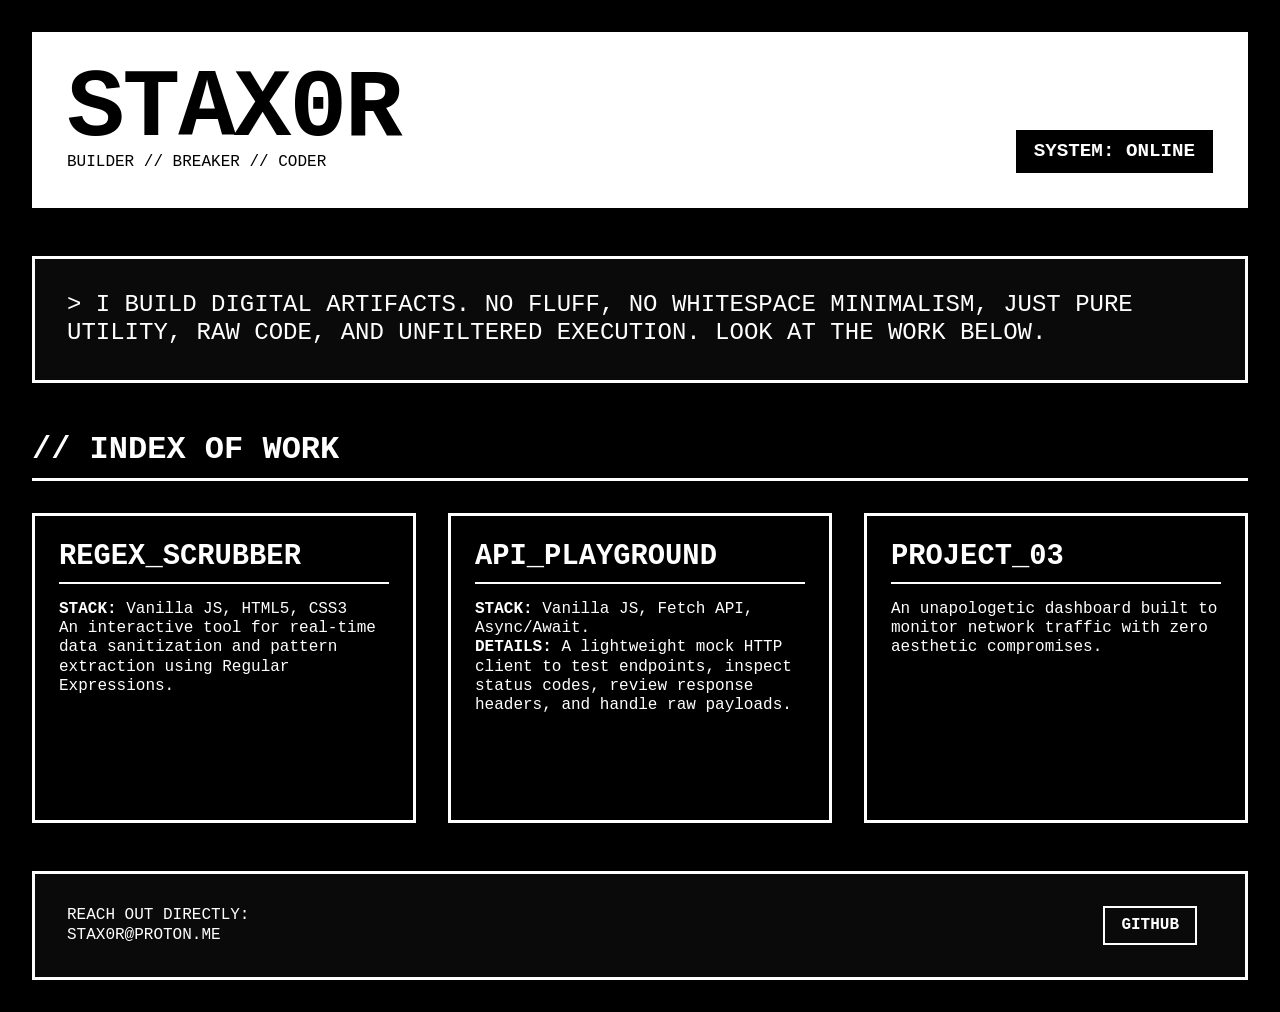
==== index.html @ 7ec3e480 "Update project details and links in index.html" ====
<!DOCTYPE html>
<html lang="en">
<head>
    <meta charset="UTF-8">
    <meta name="viewport" content="width=device-width, initial-scale=1.0">
    <title>UNFILTERED // PORTFOLIO</title>
    <style>
        /* BRUTALIST RESET & TOXIC MONOSPACE */
        * {
            margin: 0;
            padding: 0;
            box-sizing: border-box;
        }

        :root {
            --bg: #000000;
            --fg: #ffffff;
            --accent: #ff0055; /* A raw neon punch, optional */
            --border: 3px solid #ffffff;
        }

        body {
            background-color: var(--bg);
            color: var(--fg);
            font-family: 'Courier New', Courier, monospace;
            line-height: 1.2;
            padding: 2rem;
            text-transform: uppercase;
        }

        /* HARD-EDGED LAYOUT */
        header {
            border: var(--border);
            padding: 2rem;
            margin-bottom: 3rem;
            background: var(--fg);
            color: var(--bg);
            display: flex;
            justify-content: space-between;
            align-items: flex-end;
            flex-wrap: wrap;
            gap: 1rem;
        }

        h1 {
            font-size: clamp(2rem, 8vw, 6rem);
            font-weight: 900;
            letter-spacing: -2px;
            line-height: 0.9;
        }

        .status {
            font-size: 1.2rem;
            background: var(--bg);
            color: var(--fg);
            padding: 0.5rem 1rem;
            border: 2px solid var(--bg);
            font-weight: bold;
        }

        /* SECTION HEADINGS */
        h2 {
            font-size: 2rem;
            border-bottom: var(--border);
            padding-bottom: 0.5rem;
            margin-bottom: 2rem;
        }

        /* ABOUT / BIO */
        .bio {
            border: var(--border);
            padding: 2rem;
            margin-bottom: 3rem;
            font-size: 1.5rem;
            background: #0a0a0a;
        }

        /* PROJECTS GRID */
        .projects-grid {
            display: grid;
            grid-template-columns: repeat(auto-fit, minmax(320px, 1fr));
            gap: 2rem;
            margin-bottom: 3rem;
        }

        .project-card {
            border: var(--border);
            padding: 1.5rem;
            background: var(--bg);
            transition: transform 0.1s ease, background 0.1s ease, color 0.1s ease;
            display: flex;
            flex-direction: column;
            justify-content: space-between;
            min-height: 300px;
        }

        .project-card:hover {
            background: var(--fg);
            color: var(--bg);
            transform: translate(-4px, -4px);
            box-shadow: 8px 8px 0px 0px #ff0055;
        }

        .project-title {
            font-size: 1.8rem;
            font-weight: bold;
            margin-bottom: 1rem;
            border-bottom: 2px solid currentColor;
            padding-bottom: 0.5rem;
        }

        .project-desc {
            font-size: 1rem;
            margin-bottom: 2rem;
            text-transform: none; /* Keeps description readable, or remove for total chaos */
        }

        .project-link {
            display: inline-block;
            text-decoration: none;
            background: currentColor;
            color: var(--bg);
            padding: 0.8rem 1.2rem;
            font-weight: bold;
            text-align: center;
            border: 2px solid currentColor;
        }

        .project-card:hover .project-link {
            background: var(--bg);
            color: var(--fg);
        }

        /* CONTACT / FOOTER */
        footer {
            border: var(--border);
            padding: 2rem;
            display: flex;
            justify-content: space-between;
            align-items: center;
            flex-wrap: wrap;
            gap: 1.5rem;
            background: #0a0a0a;
        }

        .social-links a {
            color: var(--fg);
            text-decoration: none;
            border: 2px solid var(--fg);
            padding: 0.5rem 1rem;
            margin-right: 1rem;
            display: inline-block;
            font-weight: bold;
        }

        .social-links a:hover {
            background: var(--fg);
            color: var(--bg);
        }

        /* MEDIA QUERIES */
        @media(max-width: 600px) {
            body {
                padding: 1rem;
            }
            header {
                padding: 1rem;
            }
        }
    </style>
</head>
<body>

    <!-- HEADER BLOCK -->
    <header>
        <div>
            <h1>STAX0R</h1>
            <p>BUILDER // BREAKER // CODER</p>
        </div>
        <div class="status">
            SYSTEM: ONLINE
        </div>
    </header>

    <!-- BIO BLOCK -->
    <section class="bio">
        <p>> I build digital artifacts. No fluff, no whitespace minimalism, just pure utility, raw code, and unfiltered execution. Look at the work below.</p>
    </section>

    <!-- PROJECTS SECTION -->
    <section>
        <h2>// INDEX OF WORK</h2>
        <div class="projects-grid">
            
    <!-- PROJECT 1 -->
            <div class="project-card">
                <div>
                    <div class="project-title">REGEX_SCRUBBER</div> <!-- Updated title -->
                    <p class="project-desc">
                        <strong>STACK:</strong> Vanilla JS, HTML5, CSS3<br>
                        <!-- Updated description -->
                        An interactive tool for real-time data sanitization and pattern extraction using Regular Expressions.
                    </p>
                </div>
                <!-- THIS IS THE IMPORTANT PART -->
                <a href="regex-tool.html" class="project-link">LAUNCH UTILITY</a>
            </div>
            <!-- PROJECT 2 -->
            <div class="project-card">
                <div>
                    <div class="project-title">API_PLAYGROUND</div>
                    <p class="project-desc">
                        <strong>STACK:</strong> Vanilla JS, Fetch API, Async/Await.<br>
                        <strong>DETAILS:</strong> A lightweight mock HTTP client to test endpoints, inspect status codes, review response headers, and handle raw payloads.
                    </p>
                </div>
                <a href="api-playground.html" class="project-link">LAUNCH TOOL // DEMO</a>
            </div>

            <!-- PROJECT 3 -->
            <div class="project-card">
                <div>
                    <div class="project-title">PROJECT_03</div>
                    <p class="project-desc">An unapologetic dashboard built to monitor network traffic with zero aesthetic compromises.</p>
                </div>
                <a href="#" class="project-link">VIEW SOURCE // DEMO</a>
            </div>

        </div>
    </section>

    <!-- FOOTER / CONTACT -->
    <footer>
        <div>
            <p>REACH OUT DIRECTLY:</p>
            <p>stax0r@proton.me</p>
        </div>
        <div class="social-links">
            <a href="https://github.com/stax0r" target="_blank">GITHUB</a>
          <!--   <a href="https://twitter.com" target="_blank">TWITTER</a>
            <a href="https://linkedin.com" target="_blank">LINKEDIN</a>-->
        </div>
    </footer>

</body>
</html>
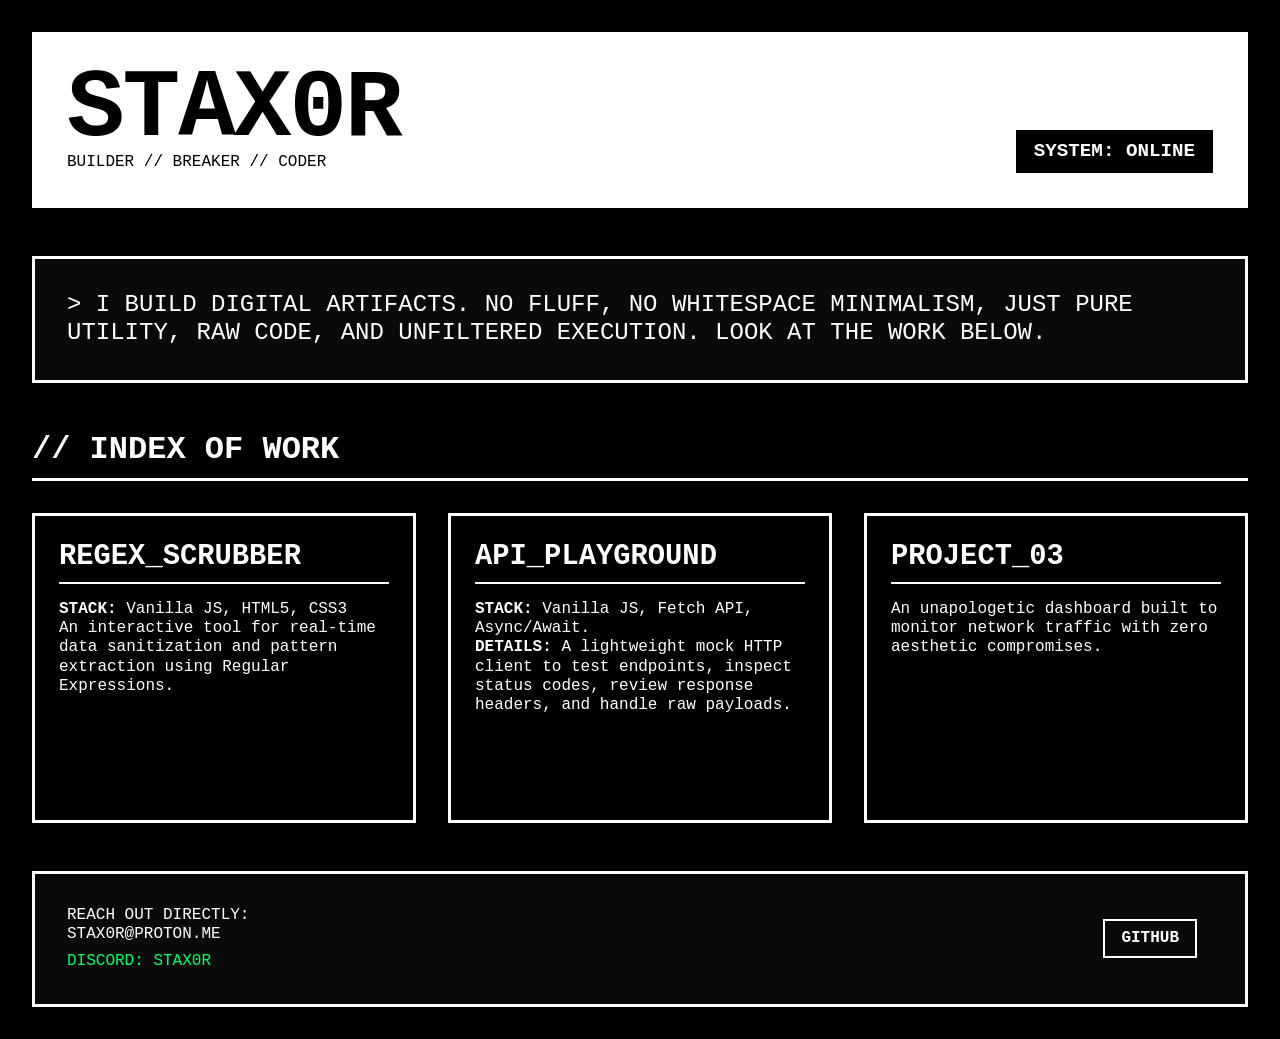
==== commit aa1a4a14: "Add Discord contact information to footer" ====
--- a/index.html
+++ b/index.html
@@ -234,6 +234,7 @@
         <div>
             <p>REACH OUT DIRECTLY:</p>
             <p>stax0r@proton.me</p>
+            <p style="margin-top: 0.5rem; color: #00ff66;">DISCORD: STAX0R</p>
         </div>
         <div class="social-links">
             <a href="https://github.com/stax0r" target="_blank">GITHUB</a>
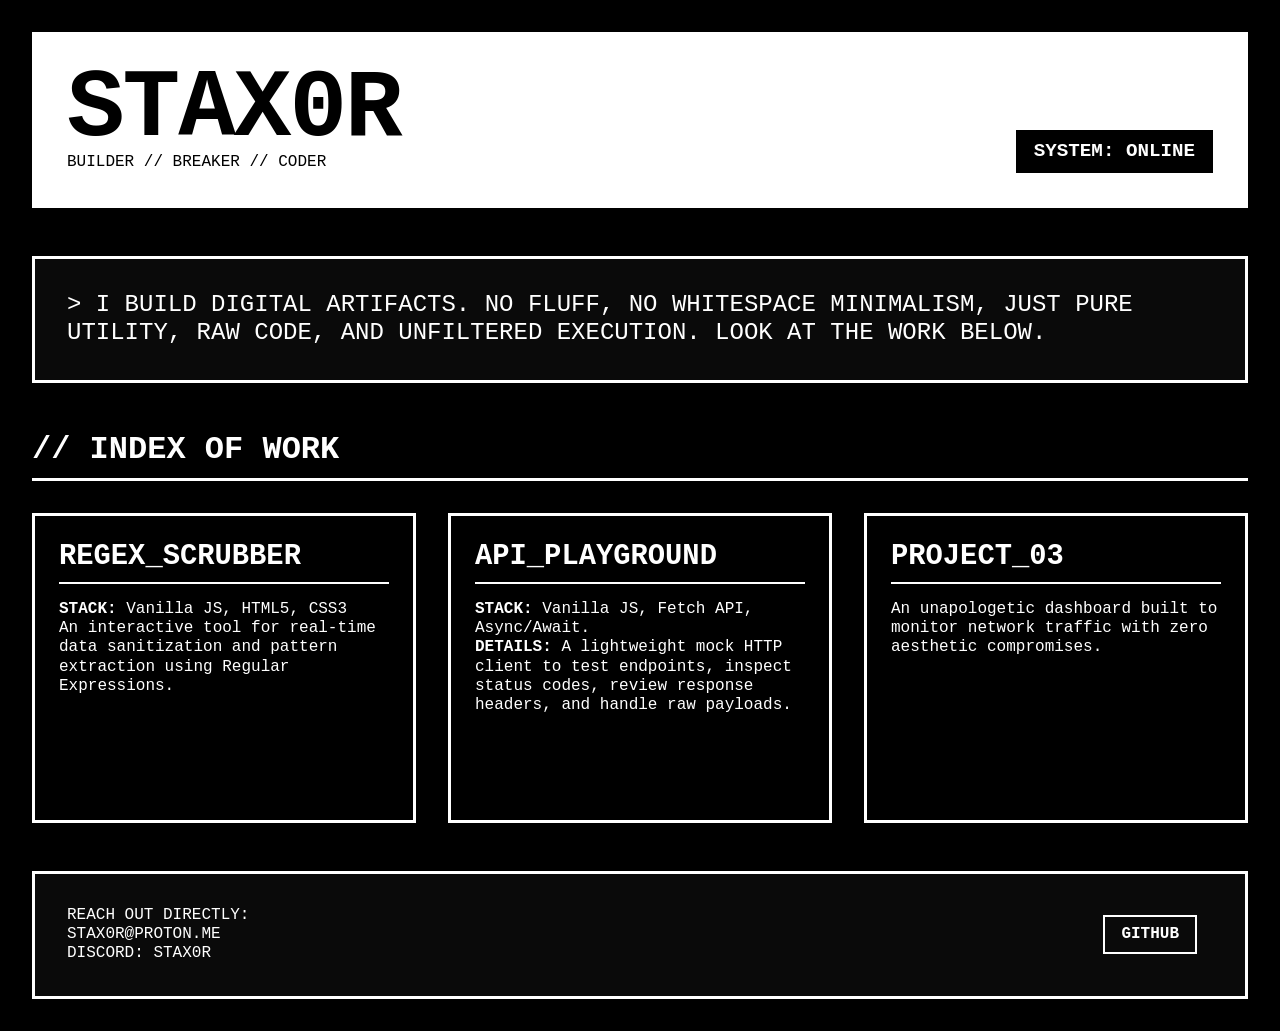
==== commit ccaf4411: "Remove inline margin style from Discord contact in footer" ====
--- a/index.html
+++ b/index.html
@@ -234,7 +234,7 @@
         <div>
             <p>REACH OUT DIRECTLY:</p>
             <p>stax0r@proton.me</p>
-            <p style="margin-top: 0.5rem; color: #00ff66;">DISCORD: STAX0R</p>
+            <p>DISCORD: STAX0R</p>
         </div>
         <div class="social-links">
             <a href="https://github.com/stax0r" target="_blank">GITHUB</a>
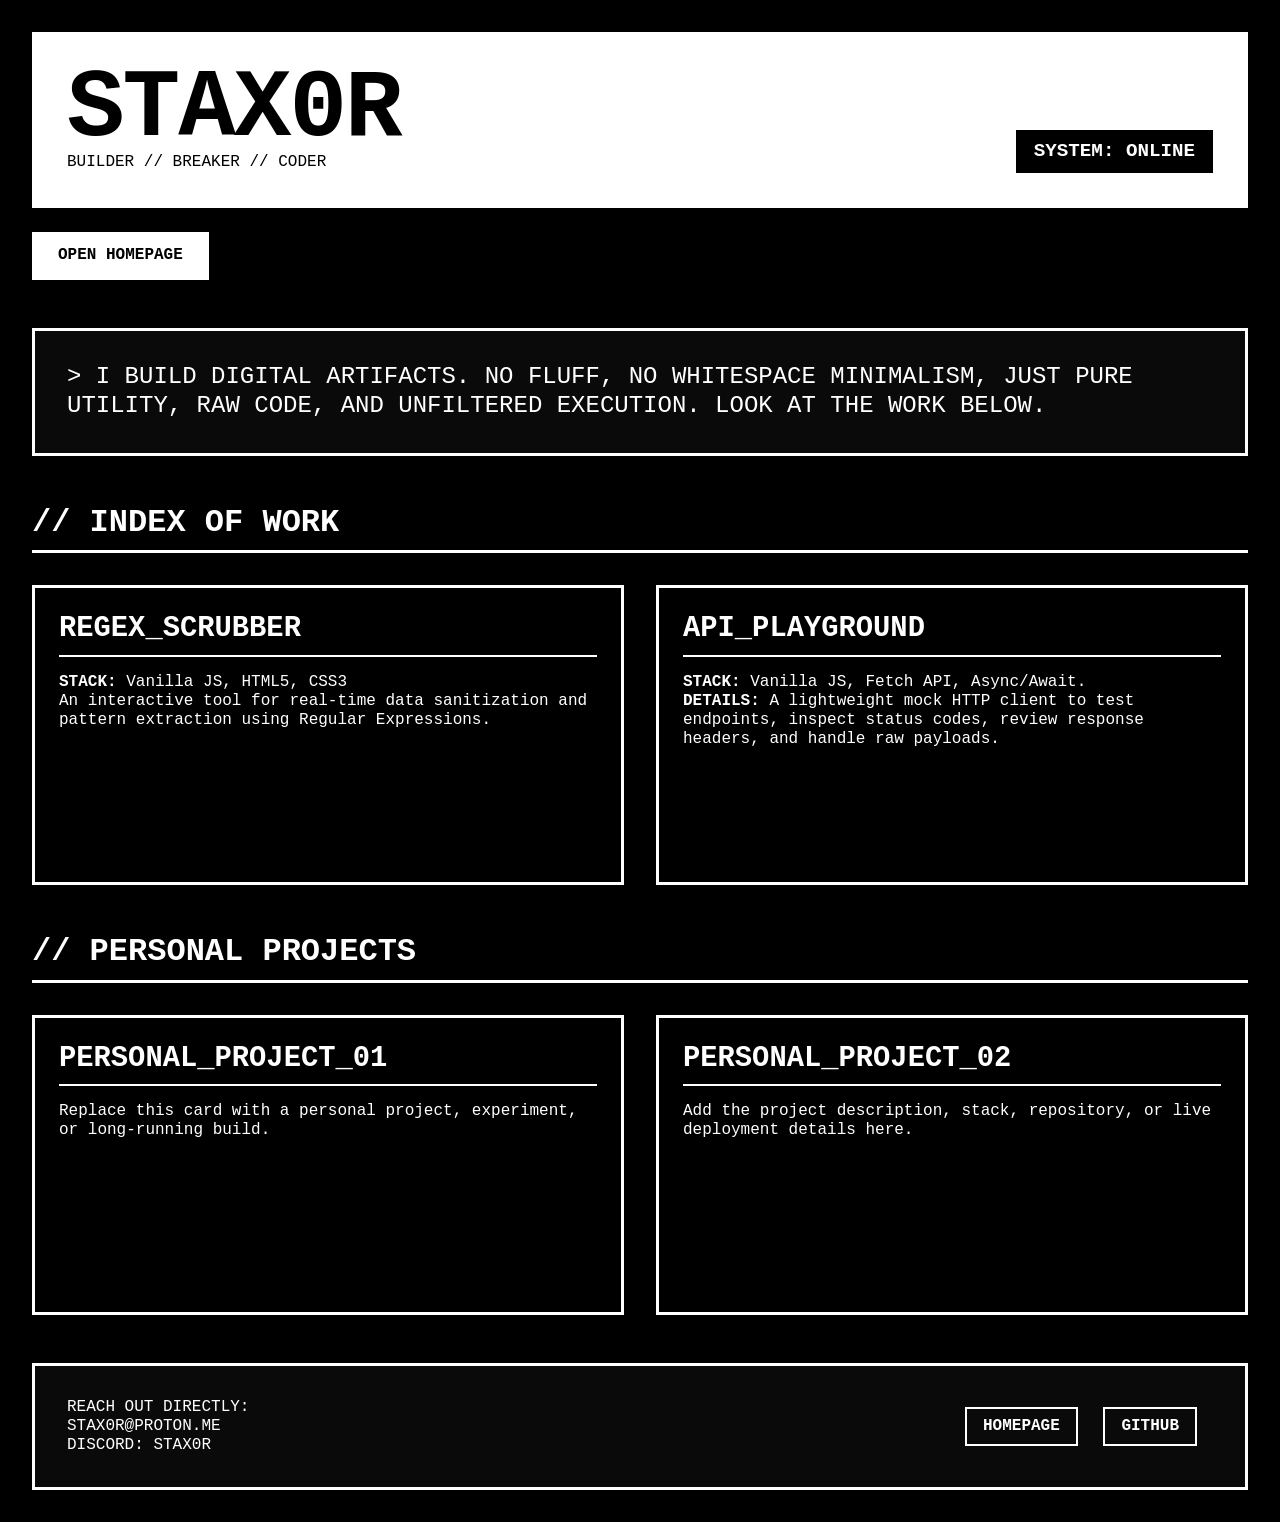
==== commit b8b1c36d: "Agent Host changes for agents/code-structure-analysis-and-explanation" ====
--- a/index.html
+++ b/index.html
@@ -4,172 +4,9 @@
     <meta charset="UTF-8">
     <meta name="viewport" content="width=device-width, initial-scale=1.0">
     <title>UNFILTERED // PORTFOLIO</title>
-    <style>
-        /* BRUTALIST RESET & TOXIC MONOSPACE */
-        * {
-            margin: 0;
-            padding: 0;
-            box-sizing: border-box;
-        }
-
-        :root {
-            --bg: #000000;
-            --fg: #ffffff;
-            --accent: #ff0055; /* A raw neon punch, optional */
-            --border: 3px solid #ffffff;
-        }
-
-        body {
-            background-color: var(--bg);
-            color: var(--fg);
-            font-family: 'Courier New', Courier, monospace;
-            line-height: 1.2;
-            padding: 2rem;
-            text-transform: uppercase;
-        }
-
-        /* HARD-EDGED LAYOUT */
-        header {
-            border: var(--border);
-            padding: 2rem;
-            margin-bottom: 3rem;
-            background: var(--fg);
-            color: var(--bg);
-            display: flex;
-            justify-content: space-between;
-            align-items: flex-end;
-            flex-wrap: wrap;
-            gap: 1rem;
-        }
-
-        h1 {
-            font-size: clamp(2rem, 8vw, 6rem);
-            font-weight: 900;
-            letter-spacing: -2px;
-            line-height: 0.9;
-        }
-
-        .status {
-            font-size: 1.2rem;
-            background: var(--bg);
-            color: var(--fg);
-            padding: 0.5rem 1rem;
-            border: 2px solid var(--bg);
-            font-weight: bold;
-        }
-
-        /* SECTION HEADINGS */
-        h2 {
-            font-size: 2rem;
-            border-bottom: var(--border);
-            padding-bottom: 0.5rem;
-            margin-bottom: 2rem;
-        }
-
-        /* ABOUT / BIO */
-        .bio {
-            border: var(--border);
-            padding: 2rem;
-            margin-bottom: 3rem;
-            font-size: 1.5rem;
-            background: #0a0a0a;
-        }
-
-        /* PROJECTS GRID */
-        .projects-grid {
-            display: grid;
-            grid-template-columns: repeat(auto-fit, minmax(320px, 1fr));
-            gap: 2rem;
-            margin-bottom: 3rem;
-        }
-
-        .project-card {
-            border: var(--border);
-            padding: 1.5rem;
-            background: var(--bg);
-            transition: transform 0.1s ease, background 0.1s ease, color 0.1s ease;
-            display: flex;
-            flex-direction: column;
-            justify-content: space-between;
-            min-height: 300px;
-        }
-
-        .project-card:hover {
-            background: var(--fg);
-            color: var(--bg);
-            transform: translate(-4px, -4px);
-            box-shadow: 8px 8px 0px 0px #ff0055;
-        }
-
-        .project-title {
-            font-size: 1.8rem;
-            font-weight: bold;
-            margin-bottom: 1rem;
-            border-bottom: 2px solid currentColor;
-            padding-bottom: 0.5rem;
-        }
-
-        .project-desc {
-            font-size: 1rem;
-            margin-bottom: 2rem;
-            text-transform: none; /* Keeps description readable, or remove for total chaos */
-        }
-
-        .project-link {
-            display: inline-block;
-            text-decoration: none;
-            background: currentColor;
-            color: var(--bg);
-            padding: 0.8rem 1.2rem;
-            font-weight: bold;
-            text-align: center;
-            border: 2px solid currentColor;
-        }
-
-        .project-card:hover .project-link {
-            background: var(--bg);
-            color: var(--fg);
-        }
-
-        /* CONTACT / FOOTER */
-        footer {
-            border: var(--border);
-            padding: 2rem;
-            display: flex;
-            justify-content: space-between;
-            align-items: center;
-            flex-wrap: wrap;
-            gap: 1.5rem;
-            background: #0a0a0a;
-        }
-
-        .social-links a {
-            color: var(--fg);
-            text-decoration: none;
-            border: 2px solid var(--fg);
-            padding: 0.5rem 1rem;
-            margin-right: 1rem;
-            display: inline-block;
-            font-weight: bold;
-        }
-
-        .social-links a:hover {
-            background: var(--fg);
-            color: var(--bg);
-        }
-
-        /* MEDIA QUERIES */
-        @media(max-width: 600px) {
-            body {
-                padding: 1rem;
-            }
-            header {
-                padding: 1rem;
-            }
-        }
-    </style>
+    <link rel="stylesheet" href="style.css">
 </head>
-<body>
+<body class="portfolio-page">
 
     <!-- HEADER BLOCK -->
     <header>
@@ -181,6 +18,10 @@
             SYSTEM: ONLINE
         </div>
     </header>
+
+    <nav class="page-nav" aria-label="Primary navigation">
+        <a class="b-button" href="homepage.html">OPEN HOMEPAGE</a>
+    </nav>
 
     <!-- BIO BLOCK -->
     <section class="bio">
@@ -217,15 +58,28 @@
                 <a href="api-playground.html" class="project-link">LAUNCH TOOL // DEMO</a>
             </div>
 
-            <!-- PROJECT 3 -->
+        </div>
+    </section>
+
+    <!-- PERSONAL PROJECTS SECTION -->
+    <section class="personal-projects">
+        <h2>// PERSONAL PROJECTS</h2>
+        <div class="projects-grid">
+            <!-- Replace these placeholders with your own personal projects. -->
             <div class="project-card">
                 <div>
-                    <div class="project-title">PROJECT_03</div>
-                    <p class="project-desc">An unapologetic dashboard built to monitor network traffic with zero aesthetic compromises.</p>
+                    <div class="project-title">PERSONAL_PROJECT_01</div>
+                    <p class="project-desc">Replace this card with a personal project, experiment, or long-running build.</p>
                 </div>
-                <a href="#" class="project-link">VIEW SOURCE // DEMO</a>
+                <a href="#" class="project-link">VIEW PROJECT</a>
             </div>
-
+            <div class="project-card">
+                <div>
+                    <div class="project-title">PERSONAL_PROJECT_02</div>
+                    <p class="project-desc">Add the project description, stack, repository, or live deployment details here.</p>
+                </div>
+                <a href="#" class="project-link">VIEW PROJECT</a>
+            </div>
         </div>
     </section>
 
@@ -237,6 +91,7 @@
             <p>DISCORD: STAX0R</p>
         </div>
         <div class="social-links">
+            <a href="homepage.html">HOMEPAGE</a>
             <a href="https://github.com/stax0r" target="_blank">GITHUB</a>
           <!--   <a href="https://twitter.com" target="_blank">TWITTER</a>
             <a href="https://linkedin.com" target="_blank">LINKEDIN</a>-->
--- a/style.css
+++ b/style.css
@@ -0,0 +1,503 @@
+* {
+    margin: 0;
+    padding: 0;
+    box-sizing: border-box;
+}
+
+:root {
+    --bg: #000000;
+    --fg: #ffffff;
+    --accent: #ff0055;
+    --border: 3px solid #ffffff;
+}
+
+body {
+    background-color: var(--bg);
+    color: var(--fg);
+    font-family: 'Courier New', Courier, monospace;
+    text-transform: uppercase;
+}
+
+/* Portfolio page */
+.portfolio-page {
+    line-height: 1.2;
+    padding: 2rem;
+}
+
+.portfolio-page header {
+    border: var(--border);
+    padding: 2rem;
+    margin-bottom: 3rem;
+    background: var(--fg);
+    color: var(--bg);
+    display: flex;
+    justify-content: space-between;
+    align-items: flex-end;
+    flex-wrap: wrap;
+    gap: 1rem;
+}
+
+.portfolio-page h1 {
+    font-size: clamp(2rem, 8vw, 6rem);
+    font-weight: 900;
+    letter-spacing: -2px;
+    line-height: 0.9;
+}
+
+.status {
+    font-size: 1.2rem;
+    background: var(--bg);
+    color: var(--fg);
+    padding: 0.5rem 1rem;
+    border: 2px solid var(--bg);
+    font-weight: bold;
+}
+
+.portfolio-page h2 {
+    font-size: 2rem;
+    border-bottom: var(--border);
+    padding-bottom: 0.5rem;
+    margin-bottom: 2rem;
+}
+
+.bio {
+    border: var(--border);
+    padding: 2rem;
+    margin-bottom: 3rem;
+    font-size: 1.5rem;
+    background: #0a0a0a;
+}
+
+.projects-grid {
+    display: grid;
+    grid-template-columns: repeat(auto-fit, minmax(320px, 1fr));
+    gap: 2rem;
+    margin-bottom: 3rem;
+}
+
+.project-card {
+    border: var(--border);
+    padding: 1.5rem;
+    background: var(--bg);
+    transition: transform 0.1s ease, background 0.1s ease, color 0.1s ease;
+    display: flex;
+    flex-direction: column;
+    justify-content: space-between;
+    min-height: 300px;
+}
+
+.project-card:hover {
+    background: var(--fg);
+    color: var(--bg);
+    transform: translate(-4px, -4px);
+    box-shadow: 8px 8px 0px 0px var(--accent);
+}
+
+.project-title {
+    font-size: 1.8rem;
+    font-weight: bold;
+    margin-bottom: 1rem;
+    border-bottom: 2px solid currentColor;
+    padding-bottom: 0.5rem;
+}
+
+.project-desc {
+    font-size: 1rem;
+    margin-bottom: 2rem;
+    text-transform: none;
+}
+
+.project-link {
+    display: inline-block;
+    text-decoration: none;
+    background: currentColor;
+    color: var(--bg);
+    padding: 0.8rem 1.2rem;
+    font-weight: bold;
+    text-align: center;
+    border: 2px solid currentColor;
+}
+
+.project-card:hover .project-link {
+    background: var(--bg);
+    color: var(--fg);
+}
+
+.portfolio-page footer {
+    border: var(--border);
+    padding: 2rem;
+    display: flex;
+    justify-content: space-between;
+    align-items: center;
+    flex-wrap: wrap;
+    gap: 1.5rem;
+    background: #0a0a0a;
+}
+
+.social-links a {
+    color: var(--fg);
+    text-decoration: none;
+    border: 2px solid var(--fg);
+    padding: 0.5rem 1rem;
+    margin-right: 1rem;
+    display: inline-block;
+    font-weight: bold;
+}
+
+.social-links a:hover {
+    background: var(--fg);
+    color: var(--bg);
+}
+
+.page-nav {
+    margin: -1.5rem 0 3rem;
+}
+
+.personal-projects {
+    margin-bottom: 3rem;
+}
+
+/* Homepage */
+.homepage {
+    line-height: 1.2;
+    padding: 2rem;
+}
+
+.home-header {
+    border: var(--border);
+    padding: 2rem;
+    margin-bottom: 2rem;
+    background: var(--fg);
+    color: var(--bg);
+    display: flex;
+    justify-content: space-between;
+    align-items: flex-end;
+    flex-wrap: wrap;
+    gap: 1rem;
+}
+
+.homepage h1 {
+    font-size: clamp(2rem, 7vw, 5rem);
+    font-weight: 900;
+    letter-spacing: -2px;
+    line-height: 0.9;
+}
+
+.home-grid {
+    display: grid;
+    grid-template-columns: minmax(240px, 0.8fr) minmax(320px, 1.2fr);
+    gap: 2rem;
+}
+
+.home-panel {
+    border: var(--border);
+    padding: 2rem;
+    background: #0a0a0a;
+}
+
+.homepage h2 {
+    font-size: 1.5rem;
+    border-bottom: 2px solid var(--fg);
+    padding-bottom: 0.5rem;
+    margin-bottom: 1.5rem;
+}
+
+.channel-list {
+    display: grid;
+    gap: 1rem;
+}
+
+.channel-list a {
+    display: block;
+    border: 2px solid var(--fg);
+    padding: 1rem;
+    color: var(--fg);
+    text-decoration: none;
+    font-weight: bold;
+}
+
+.channel-list a:hover {
+    background: var(--fg);
+    color: var(--bg);
+}
+
+.panel-note {
+    margin-bottom: 1.5rem;
+    text-transform: none;
+}
+
+.rss-list {
+    list-style: none;
+}
+
+.rss-list li {
+    display: flex;
+    justify-content: space-between;
+    gap: 1rem;
+    padding: 1rem 0;
+    border-bottom: 1px solid var(--fg);
+}
+
+.rss-list li:first-child {
+    border-top: 1px solid var(--fg);
+}
+
+.rss-list a {
+    color: var(--fg);
+    font-weight: bold;
+}
+
+.rss-list a:hover {
+    color: var(--accent);
+}
+
+.rss-list span {
+    color: #00ff66;
+    text-align: right;
+    text-transform: uppercase;
+}
+
+.home-nav {
+    margin-top: 2rem;
+}
+
+/* Utility pages */
+.utility-page {
+    line-height: 1.3;
+    padding: 2rem;
+}
+
+.container {
+    width: 100%;
+}
+
+.utility-page header {
+    border: var(--border);
+    padding: 2rem;
+    margin-bottom: 2rem;
+    background: var(--fg);
+    color: var(--bg);
+    display: flex;
+    justify-content: space-between;
+    align-items: flex-end;
+    flex-wrap: wrap;
+    gap: 1rem;
+}
+
+.utility-page h1 {
+    font-size: clamp(1.8rem, 5vw, 3.5rem);
+    font-weight: 900;
+    letter-spacing: -2px;
+}
+
+.status-badge {
+    background: var(--bg);
+    color: var(--fg);
+    padding: 0.5rem 1rem;
+    font-weight: bold;
+    border: 2px solid var(--bg);
+}
+
+.b-box {
+    border: var(--border);
+    padding: 2rem;
+    background: var(--bg);
+    margin-bottom: 2rem;
+}
+
+.utility-page h2 {
+    font-size: 1.5rem;
+    border-bottom: 2px solid var(--fg);
+    padding-bottom: 0.5rem;
+    margin-bottom: 1.5rem;
+}
+
+.grid-2 {
+    display: grid;
+    grid-template-columns: 1fr 1fr;
+    gap: 2rem;
+}
+
+.utility-page label {
+    display: block;
+    margin-bottom: 0.5rem;
+    font-weight: bold;
+}
+
+.utility-page textarea,
+.utility-page input[type="text"],
+.utility-page select {
+    background: #0a0a0a;
+    color: var(--fg);
+    border: 2px solid var(--fg);
+    padding: 1rem;
+    font-family: 'Courier New', Courier, monospace;
+    font-size: 1rem;
+    outline: none;
+    text-transform: none;
+}
+
+.utility-page textarea {
+    width: 100%;
+    resize: vertical;
+}
+
+.utility-page textarea:focus,
+.utility-page input[type="text"]:focus,
+.utility-page select:focus {
+    border-color: var(--accent);
+}
+
+.presets-bar,
+.preset-buttons {
+    display: flex;
+    flex-wrap: wrap;
+    gap: 0.5rem;
+    margin-bottom: 1.5rem;
+}
+
+.preset-btn {
+    background: var(--bg);
+    color: var(--fg);
+    border: 2px solid var(--fg);
+    padding: 0.5rem 1rem;
+    font-family: 'Courier New', Courier, monospace;
+    font-weight: bold;
+    cursor: pointer;
+    transition: 0.1s;
+}
+
+.preset-buttons .preset-btn {
+    padding: 0.4rem 0.8rem;
+    font-size: 0.85rem;
+}
+
+.preset-btn:hover {
+    background: var(--fg);
+    color: var(--bg);
+}
+
+.output-box {
+    background: #050505;
+    border: 2px dashed var(--fg);
+    padding: 1.5rem;
+    overflow-y: auto;
+    white-space: pre-wrap;
+    word-break: break-all;
+    text-transform: none;
+    color: #00ff66;
+}
+
+.regex-page .output-box {
+    min-height: 200px;
+    max-height: 400px;
+}
+
+.api-page .output-box {
+    min-height: 250px;
+    max-height: 450px;
+}
+
+.meta-stats {
+    display: flex;
+    justify-content: space-between;
+    font-size: 0.9rem;
+    margin-top: 0.5rem;
+    border-top: 1px solid var(--fg);
+    padding-top: 0.5rem;
+}
+
+.b-button {
+    display: inline-block;
+    background: var(--fg);
+    color: var(--bg);
+    padding: 0.8rem 1.5rem;
+    font-weight: bold;
+    text-decoration: none;
+    border: 2px solid var(--fg);
+    cursor: pointer;
+    text-align: center;
+    transition: transform 0.1s ease, background 0.1s ease, color 0.1s ease;
+}
+
+.b-button:hover {
+    background: var(--bg);
+    color: var(--fg);
+    transform: translate(-3px, -3px);
+    box-shadow: 4px 4px 0px 0px var(--accent);
+}
+
+.footer-nav {
+    margin-top: 2rem;
+}
+
+.request-bar {
+    display: flex;
+    gap: 1rem;
+    margin-bottom: 1.5rem;
+    flex-wrap: wrap;
+}
+
+.utility-page select {
+    font-weight: bold;
+    text-transform: uppercase;
+    cursor: pointer;
+    background: var(--bg);
+}
+
+.url-input {
+    flex-grow: 1;
+}
+
+.status-success {
+    color: #00ff66 !important;
+}
+
+.status-error {
+    color: var(--accent) !important;
+}
+
+@media (max-width: 900px) {
+    .grid-2 {
+        grid-template-columns: 1fr;
+    }
+
+    .utility-page {
+        padding: 1rem;
+    }
+
+    .request-bar {
+        flex-direction: column;
+    }
+
+    .url-input {
+        width: 100%;
+    }
+}
+
+@media (max-width: 600px) {
+    .portfolio-page,
+    .homepage {
+        padding: 1rem;
+    }
+
+    .portfolio-page header,
+    .home-header {
+        padding: 1rem;
+    }
+}
+
+@media (max-width: 900px) {
+    .home-grid {
+        grid-template-columns: 1fr;
+    }
+
+    .rss-list li {
+        align-items: flex-start;
+        flex-direction: column;
+    }
+
+    .rss-list span {
+        text-align: left;
+    }
+}
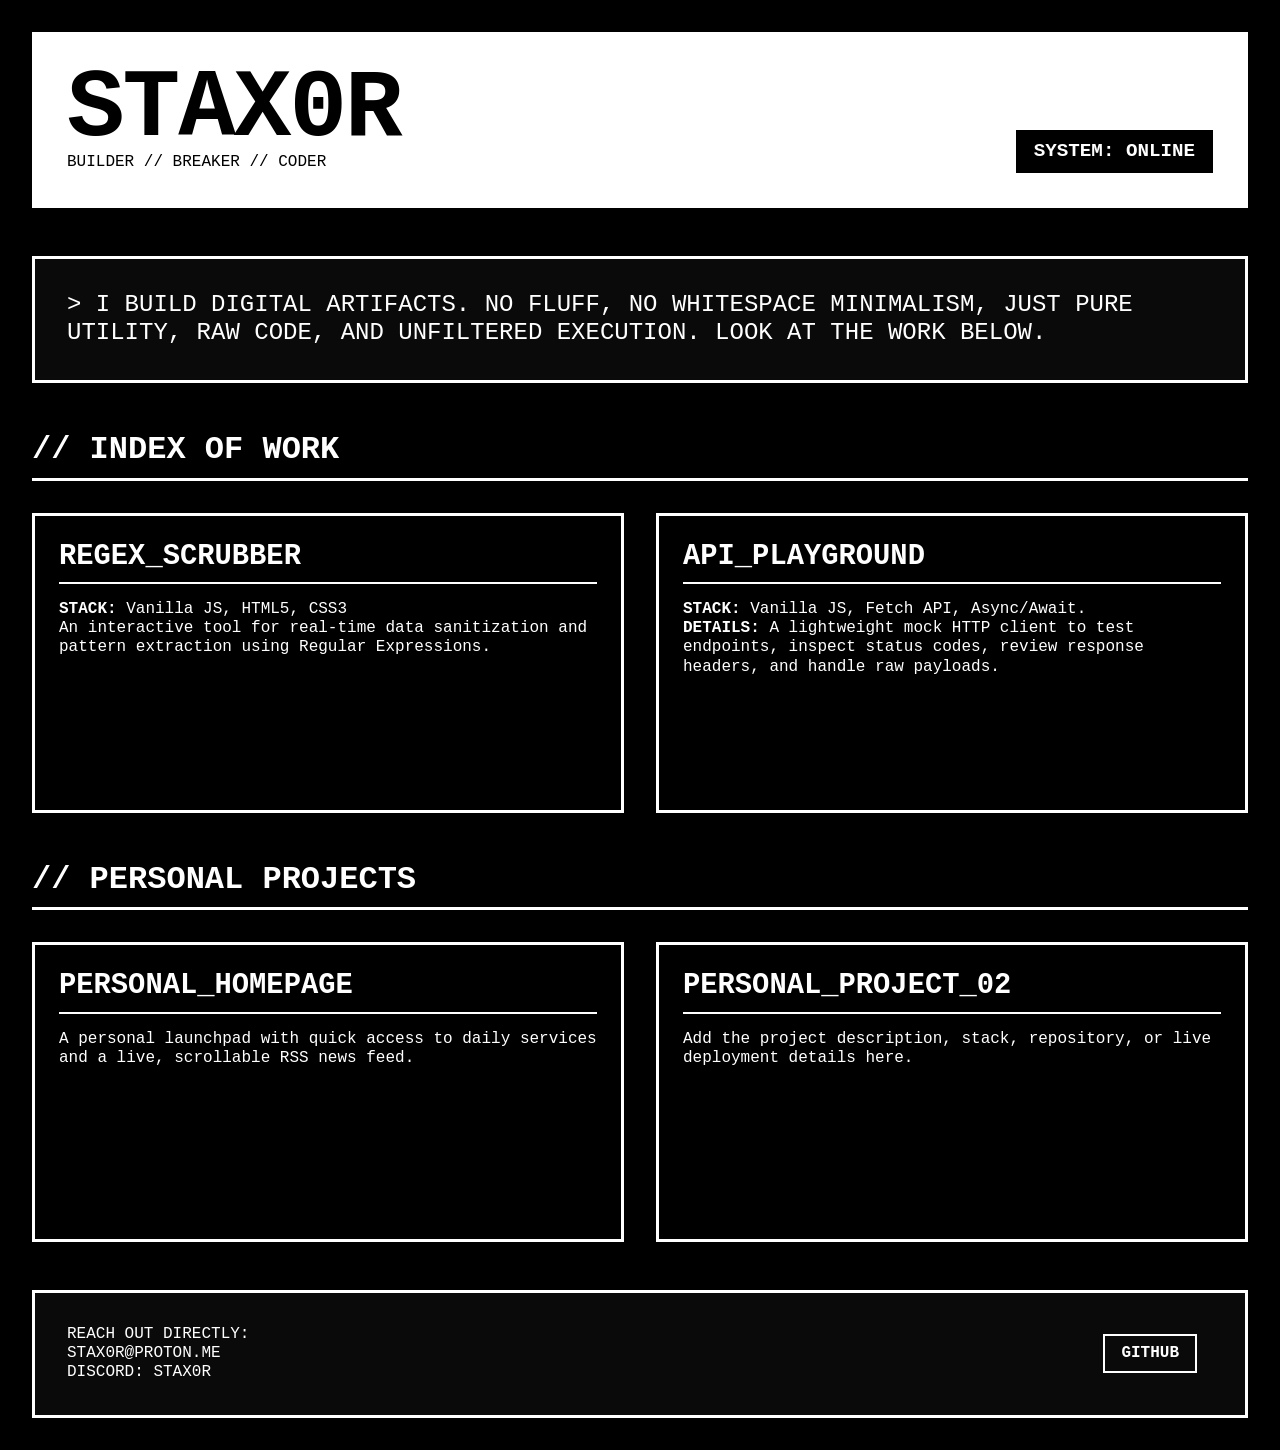
==== commit cd052bf8: "Refactor homepage and index layout, update styles in CSS - Improve structure and content of homepage" ====
--- a/index.html
+++ b/index.html
@@ -18,10 +18,6 @@
             SYSTEM: ONLINE
         </div>
     </header>
-
-    <nav class="page-nav" aria-label="Primary navigation">
-        <a class="b-button" href="homepage.html">OPEN HOMEPAGE</a>
-    </nav>
 
     <!-- BIO BLOCK -->
     <section class="bio">
@@ -65,13 +61,12 @@
     <section class="personal-projects">
         <h2>// PERSONAL PROJECTS</h2>
         <div class="projects-grid">
-            <!-- Replace these placeholders with your own personal projects. -->
             <div class="project-card">
                 <div>
-                    <div class="project-title">PERSONAL_PROJECT_01</div>
-                    <p class="project-desc">Replace this card with a personal project, experiment, or long-running build.</p>
+                    <div class="project-title">PERSONAL_HOMEPAGE</div>
+                    <p class="project-desc">A personal launchpad with quick access to daily services and a live, scrollable RSS news feed.</p>
                 </div>
-                <a href="#" class="project-link">VIEW PROJECT</a>
+                <a href="homepage.html" class="project-link">OPEN HOMEPAGE</a>
             </div>
             <div class="project-card">
                 <div>
@@ -91,7 +86,6 @@
             <p>DISCORD: STAX0R</p>
         </div>
         <div class="social-links">
-            <a href="homepage.html">HOMEPAGE</a>
             <a href="https://github.com/stax0r" target="_blank">GITHUB</a>
           <!--   <a href="https://twitter.com" target="_blank">TWITTER</a>
             <a href="https://linkedin.com" target="_blank">LINKEDIN</a>-->
--- a/style.css
+++ b/style.css
@@ -149,10 +149,6 @@
     color: var(--bg);
 }
 
-.page-nav {
-    margin: -1.5rem 0 3rem;
-}
-
 .personal-projects {
     margin-bottom: 3rem;
 }
@@ -185,7 +181,7 @@
 
 .home-grid {
     display: grid;
-    grid-template-columns: minmax(240px, 0.8fr) minmax(320px, 1.2fr);
+    grid-template-columns: minmax(260px, 0.35fr) minmax(0, 1fr);
     gap: 2rem;
 }
 
@@ -207,16 +203,28 @@
     gap: 1rem;
 }
 
-.channel-list a {
+.access-category {
+    display: grid;
+    gap: 0.5rem;
+}
+
+.access-category h3 {
+    color: #00ff66;
+    font-size: 0.9rem;
+    border-bottom: 1px solid var(--fg);
+    padding-bottom: 0.35rem;
+}
+
+.access-category a {
     display: block;
     border: 2px solid var(--fg);
-    padding: 1rem;
+    padding: 0.75rem 1rem;
     color: var(--fg);
     text-decoration: none;
     font-weight: bold;
 }
 
-.channel-list a:hover {
+.access-category a:hover {
     background: var(--fg);
     color: var(--bg);
 }
@@ -228,11 +236,13 @@
 
 .rss-list {
     list-style: none;
+    flex: 0 0 100%;
 }
 
 .rss-list li {
     display: flex;
     justify-content: space-between;
+    align-items: flex-start;
     gap: 1rem;
     padding: 1rem 0;
     border-bottom: 1px solid var(--fg);
@@ -245,6 +255,29 @@
 .rss-list a {
     color: var(--fg);
     font-weight: bold;
+}
+
+.rss-content {
+    min-width: 0;
+}
+
+.rss-source {
+    display: block;
+    color: #00ff66;
+    font-size: 0.75rem;
+    margin-bottom: 0.35rem;
+}
+
+.rss-title {
+    display: block;
+}
+
+.rss-summary {
+    margin-top: 0.5rem;
+    color: #d0d0d0;
+    font-size: 0.9rem;
+    line-height: 1.35;
+    text-transform: none;
 }
 
 .rss-list a:hover {
@@ -255,6 +288,23 @@
     color: #00ff66;
     text-align: right;
     text-transform: uppercase;
+}
+
+.rss-window {
+    height: 24rem;
+    overflow-y: auto;
+    border: 1px solid var(--fg);
+    padding: 0 1rem;
+}
+
+.rss-track {
+    height: max-content;
+}
+
+.rss-message {
+    color: var(--accent);
+    padding: 1rem 0;
+    list-style: none;
 }
 
 .home-nav {
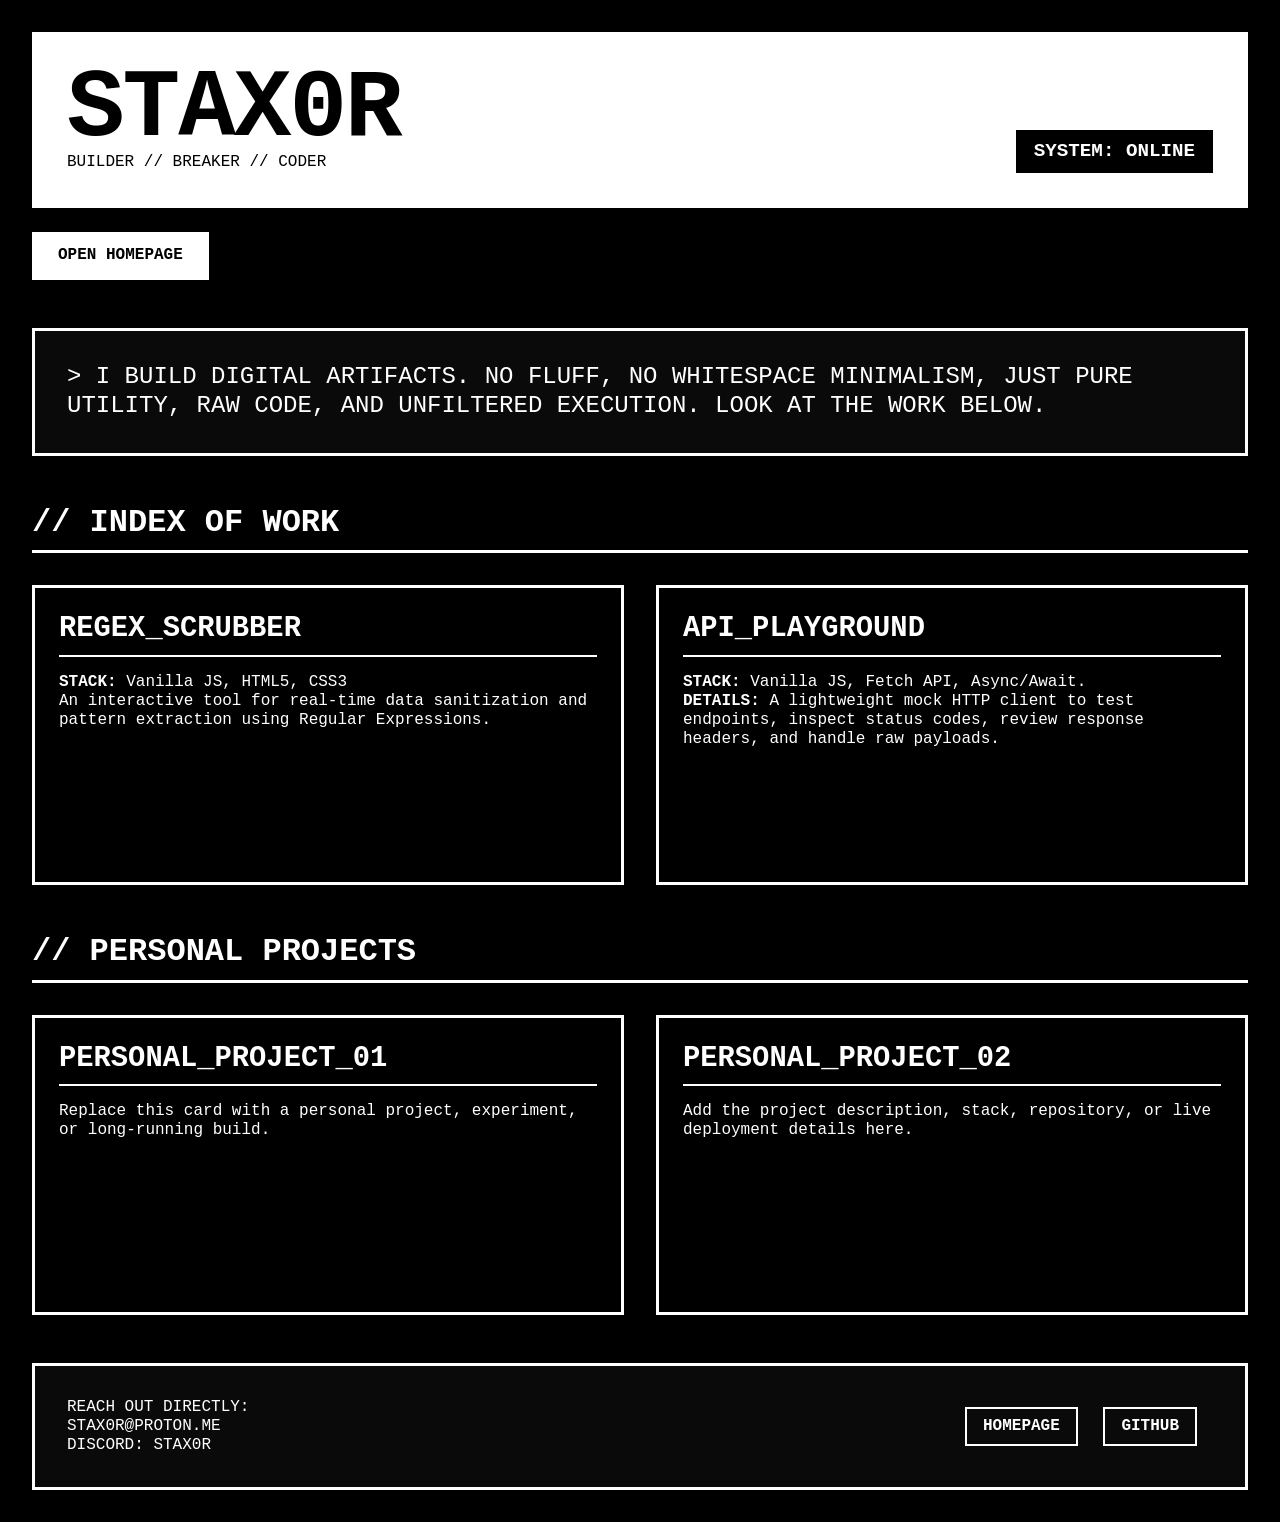
==== commit 4bb7d5fd: "Agent Host changes for agents/code-structure-analysis-and-explanation (#1)" ====
--- a/index.html
+++ b/index.html
@@ -18,6 +18,10 @@
             SYSTEM: ONLINE
         </div>
     </header>
+
+    <nav class="page-nav" aria-label="Primary navigation">
+        <a class="b-button" href="homepage.html">OPEN HOMEPAGE</a>
+    </nav>
 
     <!-- BIO BLOCK -->
     <section class="bio">
@@ -61,12 +65,13 @@
     <section class="personal-projects">
         <h2>// PERSONAL PROJECTS</h2>
         <div class="projects-grid">
+            <!-- Replace these placeholders with your own personal projects. -->
             <div class="project-card">
                 <div>
-                    <div class="project-title">PERSONAL_HOMEPAGE</div>
-                    <p class="project-desc">A personal launchpad with quick access to daily services and a live, scrollable RSS news feed.</p>
+                    <div class="project-title">PERSONAL_PROJECT_01</div>
+                    <p class="project-desc">Replace this card with a personal project, experiment, or long-running build.</p>
                 </div>
-                <a href="homepage.html" class="project-link">OPEN HOMEPAGE</a>
+                <a href="#" class="project-link">VIEW PROJECT</a>
             </div>
             <div class="project-card">
                 <div>
@@ -86,6 +91,7 @@
             <p>DISCORD: STAX0R</p>
         </div>
         <div class="social-links">
+            <a href="homepage.html">HOMEPAGE</a>
             <a href="https://github.com/stax0r" target="_blank">GITHUB</a>
           <!--   <a href="https://twitter.com" target="_blank">TWITTER</a>
             <a href="https://linkedin.com" target="_blank">LINKEDIN</a>-->
--- a/style.css
+++ b/style.css
@@ -149,6 +149,10 @@
     color: var(--bg);
 }
 
+.page-nav {
+    margin: -1.5rem 0 3rem;
+}
+
 .personal-projects {
     margin-bottom: 3rem;
 }
@@ -181,7 +185,7 @@
 
 .home-grid {
     display: grid;
-    grid-template-columns: minmax(260px, 0.35fr) minmax(0, 1fr);
+    grid-template-columns: minmax(240px, 0.8fr) minmax(320px, 1.2fr);
     gap: 2rem;
 }
 
@@ -203,28 +207,16 @@
     gap: 1rem;
 }
 
-.access-category {
-    display: grid;
-    gap: 0.5rem;
-}
-
-.access-category h3 {
-    color: #00ff66;
-    font-size: 0.9rem;
-    border-bottom: 1px solid var(--fg);
-    padding-bottom: 0.35rem;
-}
-
-.access-category a {
+.channel-list a {
     display: block;
     border: 2px solid var(--fg);
-    padding: 0.75rem 1rem;
+    padding: 1rem;
     color: var(--fg);
     text-decoration: none;
     font-weight: bold;
 }
 
-.access-category a:hover {
+.channel-list a:hover {
     background: var(--fg);
     color: var(--bg);
 }
@@ -236,13 +228,11 @@
 
 .rss-list {
     list-style: none;
-    flex: 0 0 100%;
 }
 
 .rss-list li {
     display: flex;
     justify-content: space-between;
-    align-items: flex-start;
     gap: 1rem;
     padding: 1rem 0;
     border-bottom: 1px solid var(--fg);
@@ -255,29 +245,6 @@
 .rss-list a {
     color: var(--fg);
     font-weight: bold;
-}
-
-.rss-content {
-    min-width: 0;
-}
-
-.rss-source {
-    display: block;
-    color: #00ff66;
-    font-size: 0.75rem;
-    margin-bottom: 0.35rem;
-}
-
-.rss-title {
-    display: block;
-}
-
-.rss-summary {
-    margin-top: 0.5rem;
-    color: #d0d0d0;
-    font-size: 0.9rem;
-    line-height: 1.35;
-    text-transform: none;
 }
 
 .rss-list a:hover {
@@ -288,23 +255,6 @@
     color: #00ff66;
     text-align: right;
     text-transform: uppercase;
-}
-
-.rss-window {
-    height: 24rem;
-    overflow-y: auto;
-    border: 1px solid var(--fg);
-    padding: 0 1rem;
-}
-
-.rss-track {
-    height: max-content;
-}
-
-.rss-message {
-    color: var(--accent);
-    padding: 1rem 0;
-    list-style: none;
 }
 
 .home-nav {
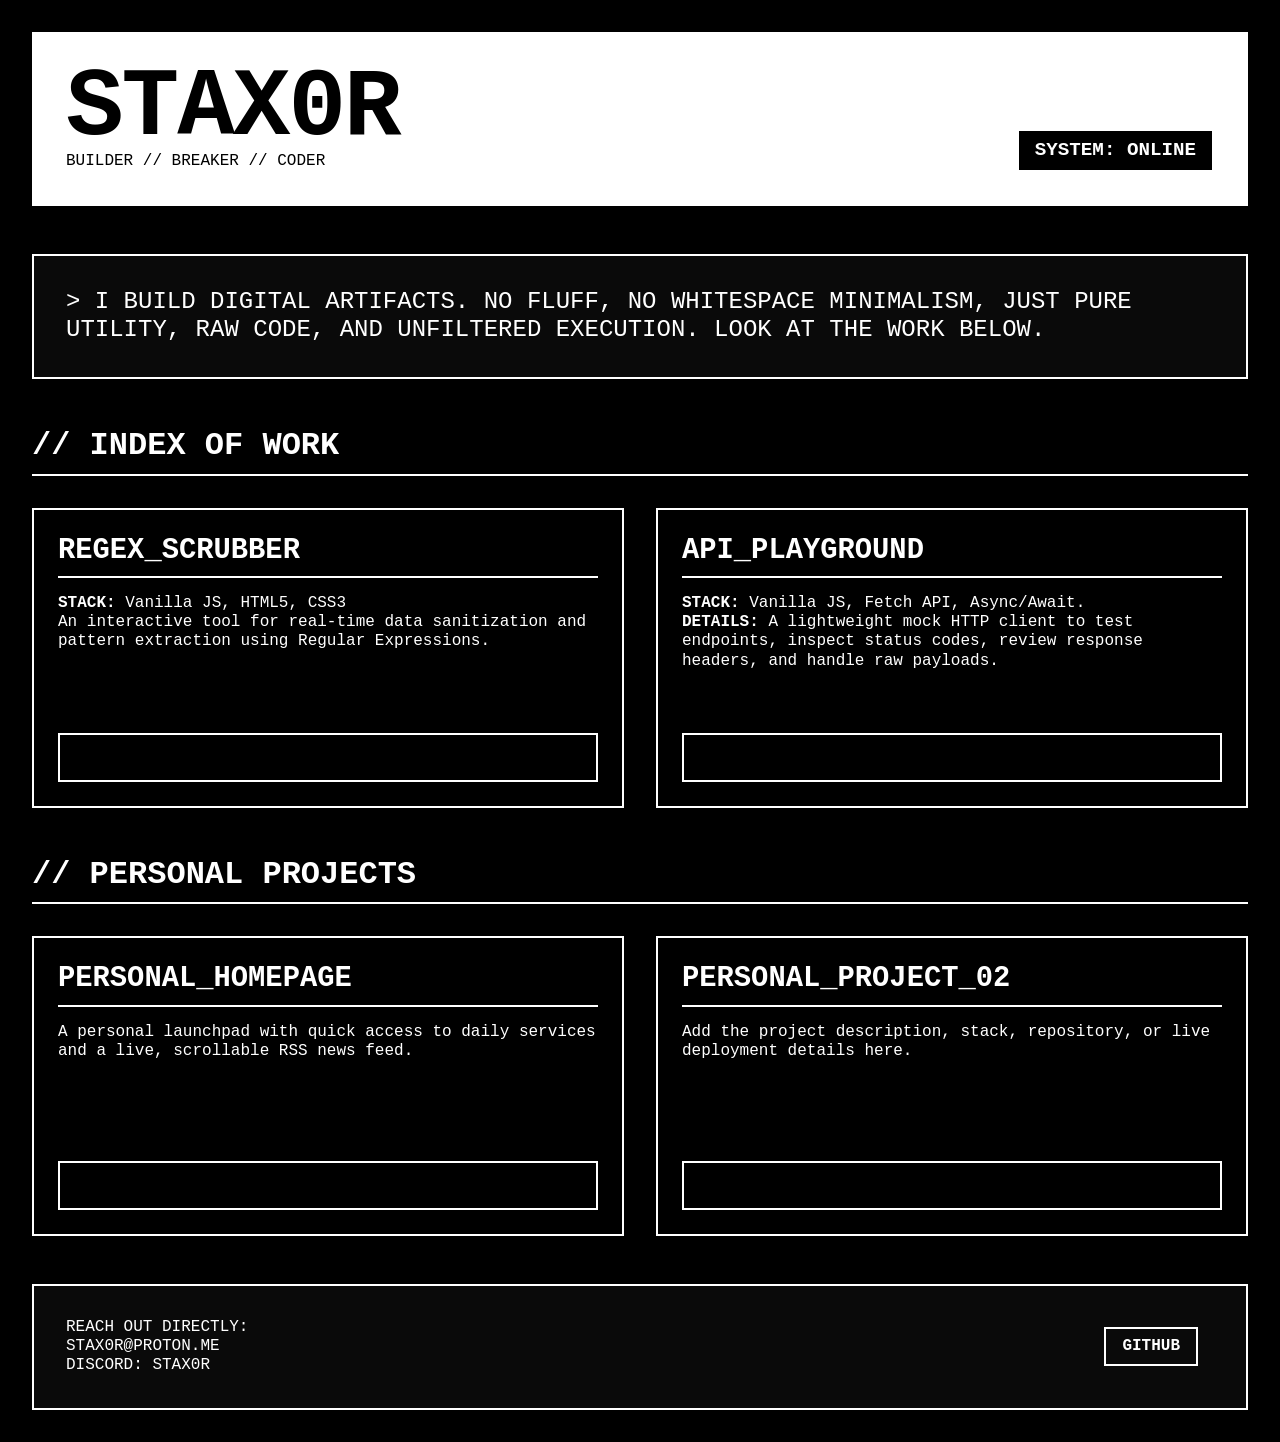
==== commit 7db891a2: "Homepage polish and border consistency Co-authored-by: Copilot <223556219+Copilot@users.noreply.gith" ====
--- a/index.html
+++ b/index.html
@@ -18,10 +18,6 @@
             SYSTEM: ONLINE
         </div>
     </header>
-
-    <nav class="page-nav" aria-label="Primary navigation">
-        <a class="b-button" href="homepage.html">OPEN HOMEPAGE</a>
-    </nav>
 
     <!-- BIO BLOCK -->
     <section class="bio">
@@ -44,7 +40,7 @@
                     </p>
                 </div>
                 <!-- THIS IS THE IMPORTANT PART -->
-                <a href="regex-tool.html" class="project-link">LAUNCH UTILITY</a>
+                <a href="regex-tool.html" class="project-link">LAUNCH TOOL // DEMO</a>
             </div>
             <!-- PROJECT 2 -->
             <div class="project-card">
@@ -65,13 +61,12 @@
     <section class="personal-projects">
         <h2>// PERSONAL PROJECTS</h2>
         <div class="projects-grid">
-            <!-- Replace these placeholders with your own personal projects. -->
             <div class="project-card">
                 <div>
-                    <div class="project-title">PERSONAL_PROJECT_01</div>
-                    <p class="project-desc">Replace this card with a personal project, experiment, or long-running build.</p>
+                    <div class="project-title">PERSONAL_HOMEPAGE</div>
+                    <p class="project-desc">A personal launchpad with quick access to daily services and a live, scrollable RSS news feed.</p>
                 </div>
-                <a href="#" class="project-link">VIEW PROJECT</a>
+                <a href="homepage.html" class="project-link">OPEN HOMEPAGE</a>
             </div>
             <div class="project-card">
                 <div>
@@ -91,7 +86,6 @@
             <p>DISCORD: STAX0R</p>
         </div>
         <div class="social-links">
-            <a href="homepage.html">HOMEPAGE</a>
             <a href="https://github.com/stax0r" target="_blank">GITHUB</a>
           <!--   <a href="https://twitter.com" target="_blank">TWITTER</a>
             <a href="https://linkedin.com" target="_blank">LINKEDIN</a>-->
--- a/style.css
+++ b/style.css
@@ -8,7 +8,8 @@
     --bg: #000000;
     --fg: #ffffff;
     --accent: #ff0055;
-    --border: 3px solid #ffffff;
+    --border: 2px solid #ffffff;
+    --border-soft: 1px solid #ffffff;
 }
 
 body {
@@ -49,7 +50,7 @@
     background: var(--bg);
     color: var(--fg);
     padding: 0.5rem 1rem;
-    border: 2px solid var(--bg);
+    border: var(--border);
     font-weight: bold;
 }
 
@@ -97,7 +98,7 @@
     font-size: 1.8rem;
     font-weight: bold;
     margin-bottom: 1rem;
-    border-bottom: 2px solid currentColor;
+    border-bottom: var(--border);
     padding-bottom: 0.5rem;
 }
 
@@ -115,7 +116,7 @@
     padding: 0.8rem 1.2rem;
     font-weight: bold;
     text-align: center;
-    border: 2px solid currentColor;
+    border: var(--border);
 }
 
 .project-card:hover .project-link {
@@ -137,7 +138,7 @@
 .social-links a {
     color: var(--fg);
     text-decoration: none;
-    border: 2px solid var(--fg);
+    border: var(--border);
     padding: 0.5rem 1rem;
     margin-right: 1rem;
     display: inline-block;
@@ -147,10 +148,6 @@
 .social-links a:hover {
     background: var(--fg);
     color: var(--bg);
-}
-
-.page-nav {
-    margin: -1.5rem 0 3rem;
 }
 
 .personal-projects {
@@ -185,7 +182,7 @@
 
 .home-grid {
     display: grid;
-    grid-template-columns: minmax(240px, 0.8fr) minmax(320px, 1.2fr);
+    grid-template-columns: minmax(260px, 0.35fr) minmax(0, 1fr);
     gap: 2rem;
 }
 
@@ -193,11 +190,16 @@
     border: var(--border);
     padding: 2rem;
     background: #0a0a0a;
+}
+
+.rss-panel {
+    display: flex;
+    flex-direction: column;
 }
 
 .homepage h2 {
     font-size: 1.5rem;
-    border-bottom: 2px solid var(--fg);
+    border-bottom: var(--border);
     padding-bottom: 0.5rem;
     margin-bottom: 1.5rem;
 }
@@ -207,44 +209,77 @@
     gap: 1rem;
 }
 
-.channel-list a {
+.access-category {
+    display: grid;
+    gap: 0.5rem;
+}
+
+.access-category h3 {
+    color: #00ff66;
+    font-size: 0.9rem;
+    border-bottom: var(--border-soft);
+    padding-bottom: 0.35rem;
+}
+
+.access-category a {
     display: block;
-    border: 2px solid var(--fg);
-    padding: 1rem;
+    border: var(--border);
+    padding: 0.75rem 1rem;
     color: var(--fg);
     text-decoration: none;
     font-weight: bold;
 }
 
-.channel-list a:hover {
-    background: var(--fg);
-    color: var(--bg);
-}
-
-.panel-note {
-    margin-bottom: 1.5rem;
-    text-transform: none;
+.access-category a:hover {
+    background: var(--fg);
+    color: var(--bg);
 }
 
 .rss-list {
     list-style: none;
+    margin: 0;
+    padding: 0;
 }
 
 .rss-list li {
     display: flex;
     justify-content: space-between;
+    align-items: flex-start;
     gap: 1rem;
     padding: 1rem 0;
-    border-bottom: 1px solid var(--fg);
+    border-bottom: var(--border-soft);
 }
 
 .rss-list li:first-child {
-    border-top: 1px solid var(--fg);
+    border-top: var(--border-soft);
 }
 
 .rss-list a {
     color: var(--fg);
     font-weight: bold;
+}
+
+.rss-content {
+    min-width: 0;
+}
+
+.rss-source {
+    display: block;
+    color: #00ff66;
+    font-size: 0.75rem;
+    margin-bottom: 0.35rem;
+}
+
+.rss-title {
+    display: block;
+}
+
+.rss-summary {
+    margin-top: 0.5rem;
+    color: #d0d0d0;
+    font-size: 0.9rem;
+    line-height: 1.35;
+    text-transform: none;
 }
 
 .rss-list a:hover {
@@ -257,6 +292,26 @@
     text-transform: uppercase;
 }
 
+.rss-window {
+    flex: 0 0 42rem;
+    height: 42rem;
+    max-height: 70vh;
+    min-height: 18rem;
+    overflow-y: auto;
+    border: var(--border);
+    padding: 0 1rem;
+}
+
+.rss-track {
+    display: block;
+}
+
+.rss-message {
+    color: var(--accent);
+    padding: 1rem 0;
+    list-style: none;
+}
+
 .home-nav {
     margin-top: 2rem;
 }
@@ -295,7 +350,7 @@
     color: var(--fg);
     padding: 0.5rem 1rem;
     font-weight: bold;
-    border: 2px solid var(--bg);
+    border: var(--border);
 }
 
 .b-box {
@@ -307,7 +362,7 @@
 
 .utility-page h2 {
     font-size: 1.5rem;
-    border-bottom: 2px solid var(--fg);
+    border-bottom: var(--border);
     padding-bottom: 0.5rem;
     margin-bottom: 1.5rem;
 }
@@ -329,7 +384,7 @@
 .utility-page select {
     background: #0a0a0a;
     color: var(--fg);
-    border: 2px solid var(--fg);
+    border: var(--border);
     padding: 1rem;
     font-family: 'Courier New', Courier, monospace;
     font-size: 1rem;
@@ -359,7 +414,7 @@
 .preset-btn {
     background: var(--bg);
     color: var(--fg);
-    border: 2px solid var(--fg);
+    border: var(--border);
     padding: 0.5rem 1rem;
     font-family: 'Courier New', Courier, monospace;
     font-weight: bold;
@@ -403,7 +458,7 @@
     justify-content: space-between;
     font-size: 0.9rem;
     margin-top: 0.5rem;
-    border-top: 1px solid var(--fg);
+    border-top: var(--border-soft);
     padding-top: 0.5rem;
 }
 
